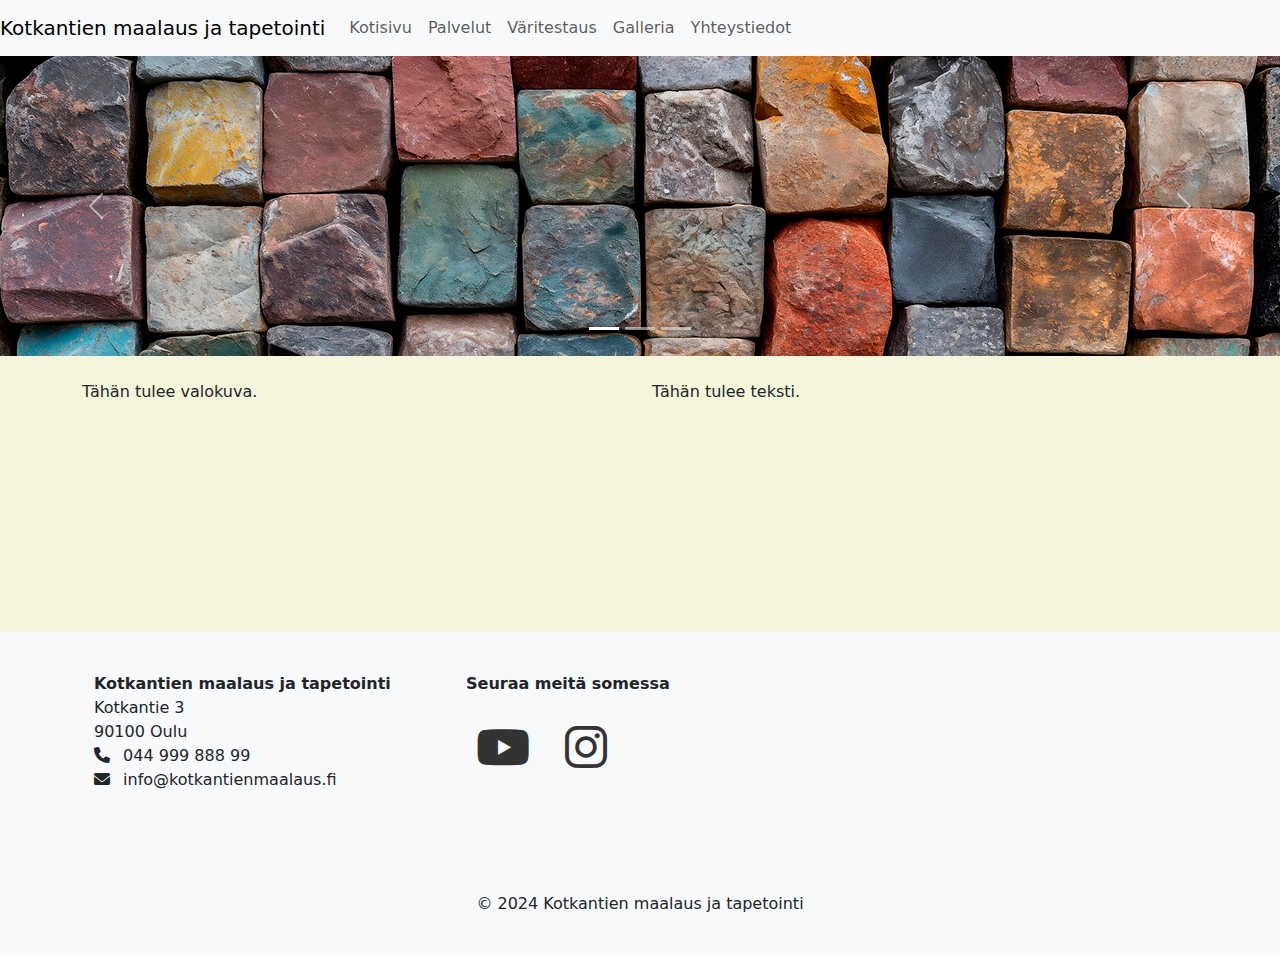
==== index.html @ a8dbdc42 "Some changes to kotisivu and palvelut pages" ====
<!DOCTYPE html>
<html lang="fi">
<head>
    <meta charset="UTF-8">
    <meta name="viewport" content="width=device-width, initial-scale=1.0">
    <title>Kotisivu</title>
     <!-- Bootstrap 4 version CSS pitäis poistaa varmaan:
    <link rel="stylesheet" href="https://maxcdn.bootstrapcdn.com/bootstrap/4.5.2/css/bootstrap.min.css"> -->
    <!-- Oma CSS -->
    <link rel="stylesheet" href="css/stylesheet.css">
      <!-- Bootstrap 5 version CSS -->
    <link href="https://cdn.jsdelivr.net/npm/bootstrap@5.3.0/dist/css/bootstrap.min.css" rel="stylesheet">
    <!-- Font Awesome -kirjasto -->
    <link rel="stylesheet" href="https://cdnjs.cloudflare.com/ajax/libs/font-awesome/6.0.0-beta3/css/all.min.css">

</head>
<body>

 <!-- Navigointipalkin sisällyttäminen -->
<script src="javascript/nav.js"></script>

<div class="wrapper">
  <div class="content">

    <!-- Carousel -->
  <div id="demo" class="carousel slide" data-bs-ride="carousel">

  <!-- Indicators/dots -->
  <div class="carousel-indicators">
    <button type="button" data-bs-target="#demo" data-bs-slide-to="0" class="active"></button>
    <button type="button" data-bs-target="#demo" data-bs-slide-to="1"></button>
    <button type="button" data-bs-target="#demo" data-bs-slide-to="2"></button>
  </div>

  <!-- The slideshow/carousel -->
  <div class="carousel-inner" style="height: 300px;">
    <div class="carousel-item active">
      <img src="carousel_colorbricks.jpg" alt="rose wallpaper" class="d-block w-100" style="height: 100%; object-fit: cover;">
    </div>
    <div class="carousel-item">
      <img src="carousel_space.jpg" alt="space wallpaper" class="d-block w-100" style="height: 100%; object-fit: cover;">
    </div>
    <div class="carousel-item">
      <img src="carousel_rose.jpg" alt="flowers wallpaper" class="d-block w-100" style="height: 100%; object-fit: cover;">
    </div>
  </div>

  <!-- Left and right controls/icons -->
  <button class="carousel-control-prev" type="button" data-bs-target="#demo" data-bs-slide="prev">
    <span class="carousel-control-prev-icon"></span>
  </button>
  <button class="carousel-control-next" type="button" data-bs-target="#demo" data-bs-slide="next">
    <span class="carousel-control-next-icon"></span>
  </button>
</div>

    <div class="container mt-4">
      <div class="row">
        <div class="col-sm-6">
            <p>Tähän tulee valokuva.</p>
        </div>
        <div class="col-sm-6">
          <p>Tähän tulee teksti.</p>
        </div>
      </div>
    </div>
 </div>

<footer class="footer bg-light text-center text-lg-start">
  <div class="container p-4">
    <div class="row">
      <div class="col-lg-4 col-md-6 mb-4">
        <p class="contact-info">
          <strong>Kotkantien maalaus ja tapetointi</strong><br>
          Kotkantie 3<br>
          90100 Oulu<br>
          <i class="fas fa-phone"></i> 044 999 888 99<br>
          <i class="fas fa-envelope"></i> info@kotkantienmaalaus.fi
        </p>
      </div>

              <!-- Sosiaalinen media -->
              <div class="col-lg-4 col-md-6 mb-4">
                <p>
                  <strong>Seuraa meitä somessa</strong><br>
                </p>
                <p class="social-icons">
                  <a href="https://www.youtube.com" target="_blank" aria-label="YouTube">
                    <i class="fab fa-youtube"></i>
                  </a>
                  <a href="https://www.instagram.com" target="_blank" aria-label="Instagram">
                    <i class="fab fa-instagram"></i>
                  </a>
                </p>
              </div>

      <!-- Google-kartta-upotus -->
        <div class="col-lg-4 mb-4">
          <div class="ratio ratio-16x9">
            <iframe src="https://www.google.com/maps/embed?pb=!1m18!1m12!1m3!1d1686.0773505865031!2d25.508349977639433!3d65.00146934481722!2m3!1f0!2f0!3f0!3m2!1i1024!2i768!4f13.1!3m3!1m2!1s0x4681cd5aac2e0dcb%3A0xd0f738d563fe562d!2sKotkantie%203%2C%2090250%20Oulu!5e0!3m2!1sfi!2sfi!4v1723713840151!5m2!1sfi!2sfi">
            width="100%" 
            height="100%" 
            style="border:0;" 
            allowfullscreen="" 
            loading="lazy" 
            referrerpolicy="no-referrer-when-downgrade"></iframe>
          </div>
        </div>
      </div>

    <div class="row">
      <div class="col d-flex justify-content-center">
        &copy; 2024 Kotkantien maalaus ja tapetointi
      </div>
      </div>
    </div>
  </div>
</footer>


</div>

<!-- Bootstrap JS, Popper.js, and jQuery -->
<script src="https://code.jquery.com/jquery-3.5.1.slim.min.js"></script>
<!-- <script src="https://cdn.jsdelivr.net/npm/@popperjs/core@2.5.4/dist/umd/popper.min.js"></script>  Tätä ei ehkä tarvi enää, kun on tuo bootstrap.bundle.min.js ?? -->
<!-- <script src="https://maxcdn.bootstrapcdn.com/bootstrap/4.5.2/js/bootstrap.min.js"></script> No plää, se navigointipalkin muuttuminen hampurilaiseksi on nyt tän takana ja pitäisi muuttaa!! -->
<script src="https://cdn.jsdelivr.net/npm/bootstrap@5.3.0/dist/js/bootstrap.bundle.min.js"></script>

</body>
</html>
---- css/stylesheet.css ----
html, body {
    height: 100%;
    margin: 0;
  }

  .wrapper {
    min-height: 100vh;
    display: flex;
    flex-direction: column;
}

.content {
    flex-grow: 1;
    background-color:beige;
}

.footer {
    background-color: #f8f9fa; /* Tai käytä "bg-light" Bootstrap-luokkaa */
    text-align: center;
    padding: 1rem;
    position: sticky;
    margin-top: auto
}
  
  body {
    display: flex;
    flex-direction: column;
  }


  /* Estää yhteystietolomakkeen tekstikentän venymisen hiirellä vedettäessä */
  textarea {
    resize: none;
}

/* Footerissa olevien some-ikoneiden tyylejä */
.social-icons a {
  color: #333; /* Väri, joka on ikoneille */
  text-decoration: none; /* Poistaa alleviivauksen linkeistä */
  margin: 0 10px; /* Lisää tilaa ikoneiden väliin */
  font-size: 3rem; /* Suurentaa ikoneiden kokoa, säätää tarpeen mukaan */
}

.social-icons a:hover {
  color: #007bff; /* Väri hover-tilassa */
}

/* Footerissa olevien puhelin ja sähköposti -ikoneiden tyylejä */
.contact-info {
  font-size: 1rem; /* Voit säätää fontin kokoa tarvittaessa */
}

.contact-info i {
  margin-right: 8px; /* Lisää tilaa ikonien ja tekstin väliin */
}

/* Seuraavat jutut liittyvät värinvalitsin-hommeliin */

.fiesta {
  background-color: #DD4132;
  fill: #DD4132 !important;
  width: 25%;
  height: 50px;
}

.jesterred {
  background-color: #9E1030;
  fill: #9E1030 !important;
  width: 25%;
  height: 50px;
}

.turmeric {
  background-color: #FE840E;
  fill: #FE840E !important;
  width: 25%;
  height: 50px;
}

.livingcoral {
  background-color: #FF6F61;
  fill: #FF6F61 !important;
  width: 25%;
  height: 50px;
}

.pinkpeacock {
  background-color: #C62168;
  fill: #C62168 !important;
  width: 25%;
  height: 50px;
}

.pepperstem {
  background-color: #8D9440;
  fill: #8D9440 !important;
  width: 25%;
  height: 50px;
}

.aspengold {
  background-color: #FFD662;
  fill: #FFD662 !important;
  width: 25%;
  height: 50px;
}

.princessblue {
  background-color: #00539C;
  fill: #00539C !important;
  width: 25%;
  height: 50px;
}

.toffee {
  background-color: #755139;
  fill: #755139 !important;
  width: 25%;
  height: 50px;
}

.mangomojito {
  background-color: #D69C2F;
  fill: #D69C2F !important;
  width: 25%;
  height: 50px;
}

.terrariummoss {
  background-color: #616247;
  fill: #616247 !important;
  width: 25%;
  height: 50px;
}

.sweetlilac {
  background-color: #E8B5CE;
  fill: #E8B5CE !important;
  width: 25%;
  height: 50px;
}

.soybean {
  background-color: #D2C29D;
  fill: #D2C29D !important;
  width: 25%;
  height: 50px;
}

.eclipse {
  background-color: #343148;
  fill: #343148 !important;
  width: 25%;
  height: 50px;
}

.sweetcorn {
  background-color: #F0EAD6;
  fill: #F0EAD6 !important;
  width: 25%;
  height: 50px;
}

.browngranite {
  background-color: #615550;
  fill: #615550 !important;
  width: 25%;
  height: 50px;
}

/* Valitulle värilaatikolle lisätään selected-luokka, jotta käyttäjä näkee, mikä väri on valittuna - ei toimi tällä hetkellä*/
.selected {
  border: 3px solid #fff;
  box-shadow: 0 0 5px rgba(0, 0, 0, 0.5);
}

/* Nämä kolme seuraavaa ovat SVG-kuvan seinän aloitusvärit (vaaleanruskeat seinät) */
.cls-2 {
  fill:#eae5de;
}

.cls-3 {
  fill: #f0e2d0;
}

.cls-1 {
  fill: #e0c4a0;
}

/* Nämä seuraavat card-body jutut liittyvät yhteystietolomakkeen "kuvakorttiin" */

.card-body {
  position: relative; /* Asetetaan card-body suhteelliseksi */
}

.card-body img {
  width: 100%; /* Kuvan leveys 100% kontista */
  height: auto; /* Kuvan korkeus säilyttää mittasuhteet */
}

.card-body .overlay {
  position: absolute; /* Asetetaan overlay suhteelliseksi card-bodyyn */
  top: 0;
  left: 0;
  right: 0;
  bottom: 0;
 /* background: rgba(255, 255, 255, 0.247);  Valkoinen puoliksi läpinäkyvä taustaväri */
  color: black; /* Musta teksti */
  display: flex;
  flex-direction: column;
  justify-content: center;
  align-items: center;
  text-align: center;
  padding: 20px;
  box-sizing: border-box;
}
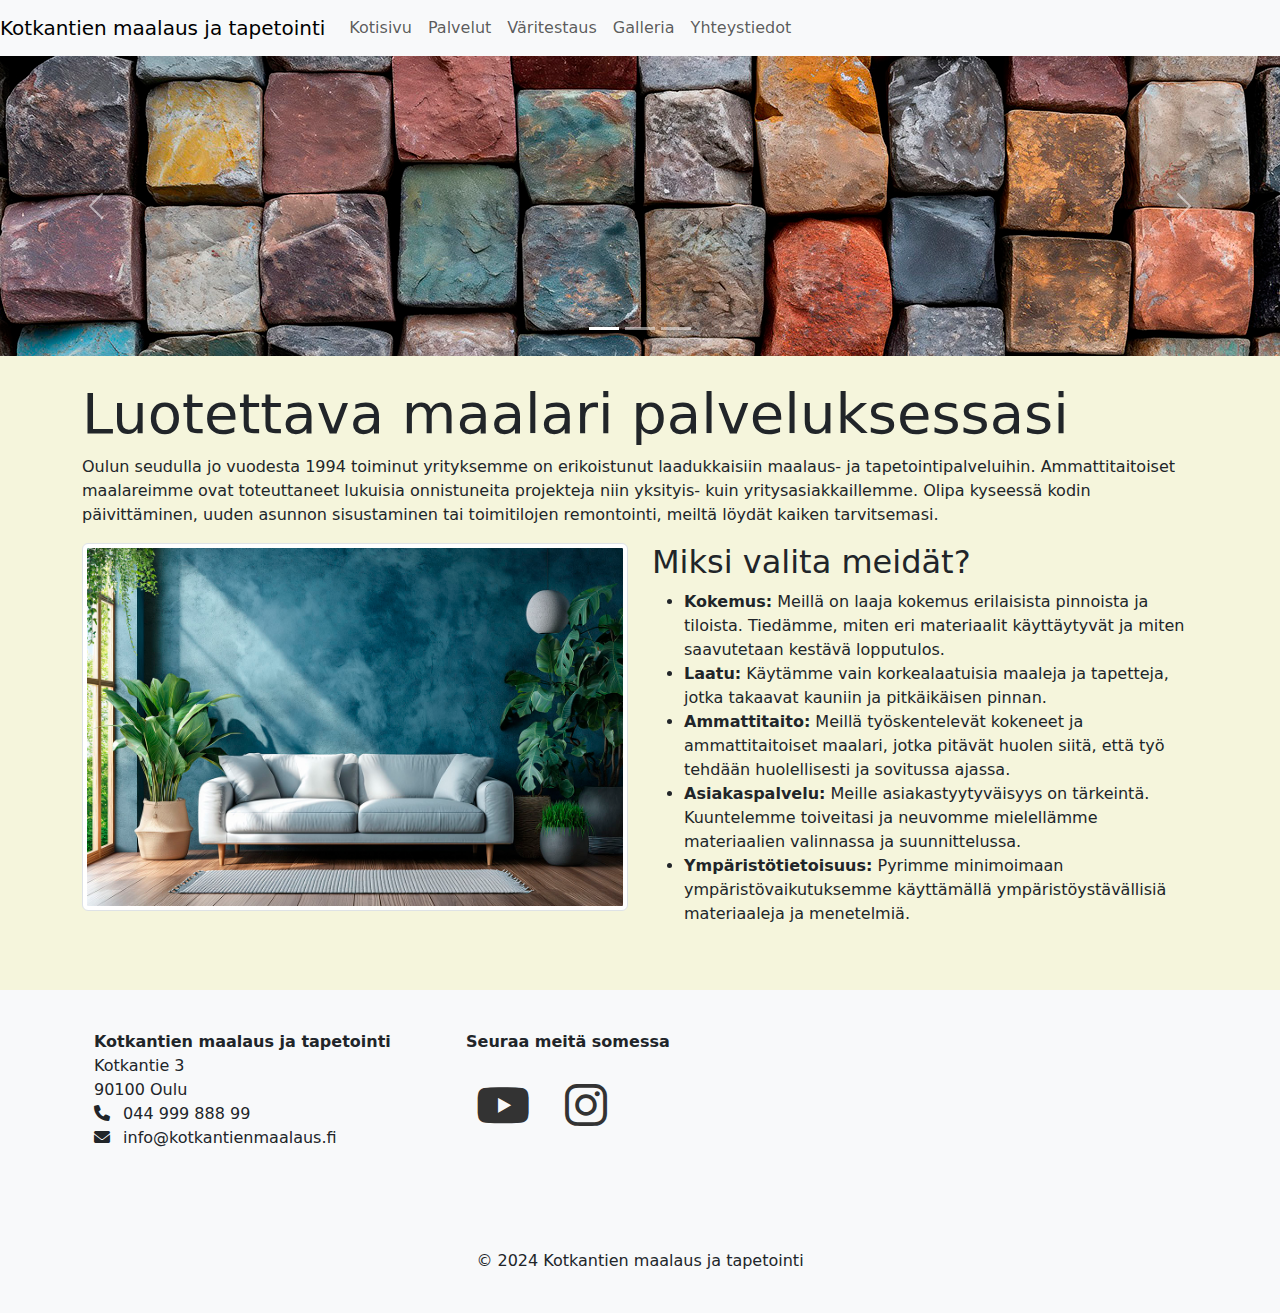
==== commit 4f26c3d7: "Small changes" ====
--- a/index.html
+++ b/index.html
@@ -55,12 +55,21 @@
 </div>
 
     <div class="container mt-4">
-      <div class="row">
-        <div class="col-sm-6">
-            <p>Tähän tulee valokuva.</p>
+      <h1 class="display-4">Luotettava maalari palveluksessasi</h1>
+      <p>Oulun seudulla jo vuodesta 1994 toiminut yrityksemme on erikoistunut laadukkaisiin maalaus- ja tapetointipalveluihin. Ammattitaitoiset maalareimme ovat toteuttaneet lukuisia onnistuneita projekteja niin yksityis- kuin yritysasiakkaillemme. Olipa kyseessä kodin päivittäminen, uuden asunnon sisustaminen tai toimitilojen remontointi, meiltä löydät kaiken tarvitsemasi.</p>
+      <div class="row mb-4">
+        <div class="col-sm-6 mb-4">
+          <img src="bluish_wall.jpg" class="img-fluid img-thumbnail" alt="Blue bedroom wallpaper">
         </div>
-        <div class="col-sm-6">
-          <p>Tähän tulee teksti.</p>
+        <div class="col-sm-6 mb-4">
+          <h2>Miksi valita meidät?</h2>
+          <ul>
+            <li><strong>Kokemus:</strong> Meillä on laaja kokemus erilaisista pinnoista ja tiloista. Tiedämme, miten eri materiaalit käyttäytyvät ja miten saavutetaan kestävä lopputulos.</li>
+            <li><strong>Laatu:</strong> Käytämme vain korkealaatuisia maaleja ja tapetteja, jotka takaavat kauniin ja pitkäikäisen pinnan.</li>
+            <li><strong>Ammattitaito:</strong> Meillä työskentelevät kokeneet ja ammattitaitoiset maalari, jotka pitävät huolen siitä, että työ tehdään huolellisesti ja sovitussa ajassa.</li>
+            <li><strong>Asiakaspalvelu:</strong> Meille asiakastyytyväisyys on tärkeintä. Kuuntelemme toiveitasi ja neuvomme mielellämme materiaalien valinnassa ja suunnittelussa.</li>
+            <li><strong>Ympäristötietoisuus:</strong> Pyrimme minimoimaan ympäristövaikutuksemme käyttämällä ympäristöystävällisiä materiaaleja ja menetelmiä.</li>
+          </ul>
         </div>
       </div>
     </div>
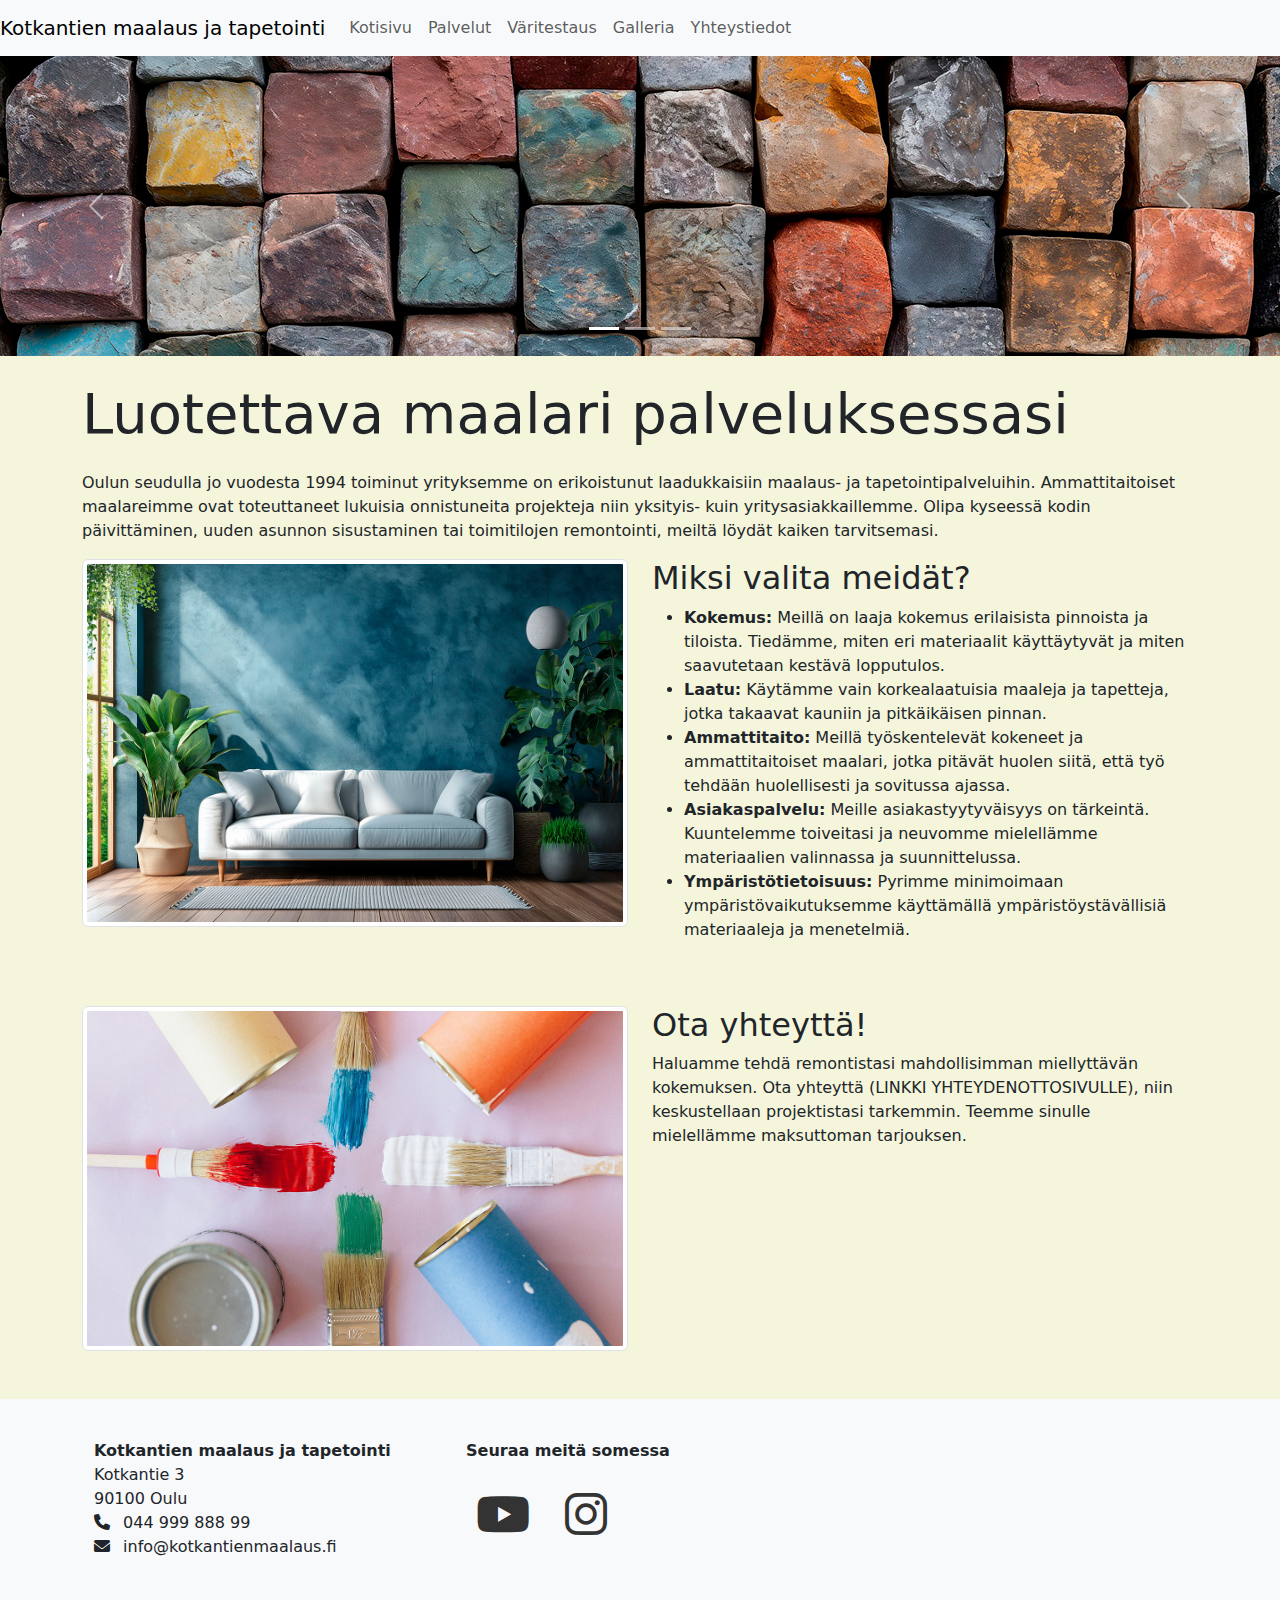
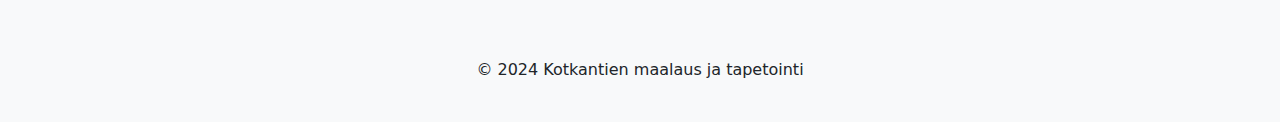
==== commit 654e787e: "Added content to the kotisivu and palvelut pages" ====
--- a/index.html
+++ b/index.html
@@ -55,11 +55,11 @@
 </div>
 
     <div class="container mt-4">
-      <h1 class="display-4">Luotettava maalari palveluksessasi</h1>
+      <h1 class="display-4 mb-4">Luotettava maalari palveluksessasi</h1>
       <p>Oulun seudulla jo vuodesta 1994 toiminut yrityksemme on erikoistunut laadukkaisiin maalaus- ja tapetointipalveluihin. Ammattitaitoiset maalareimme ovat toteuttaneet lukuisia onnistuneita projekteja niin yksityis- kuin yritysasiakkaillemme. Olipa kyseessä kodin päivittäminen, uuden asunnon sisustaminen tai toimitilojen remontointi, meiltä löydät kaiken tarvitsemasi.</p>
       <div class="row mb-4">
         <div class="col-sm-6 mb-4">
-          <img src="bluish_wall.jpg" class="img-fluid img-thumbnail" alt="Blue bedroom wallpaper">
+          <img src="bluish_wall.jpg" class="img-fluid img-thumbnail" alt="Paintbrushes and paint">
         </div>
         <div class="col-sm-6 mb-4">
           <h2>Miksi valita meidät?</h2>
@@ -72,8 +72,18 @@
           </ul>
         </div>
       </div>
+      <div class="row mb-4">
+        <div class="col-sm-6 mb-4">
+          <img src="colorful_paintbrushes.jpg" class="img-fluid img-thumbnail" alt="Colorful paintbrushes">
+       </div>
+      <div class="col-sm-6">
+        <h2>Ota yhteyttä!</h2>
+        <p>Haluamme tehdä remontistasi mahdollisimman miellyttävän kokemuksen. Ota yhteyttä (LINKKI YHTEYDENOTTOSIVULLE), niin keskustellaan projektistasi tarkemmin. Teemme sinulle mielellämme maksuttoman tarjouksen.</p>
+      </div>
     </div>
- </div>
+    </div>
+    </div>
+ 
 
 <footer class="footer bg-light text-center text-lg-start">
   <div class="container p-4">
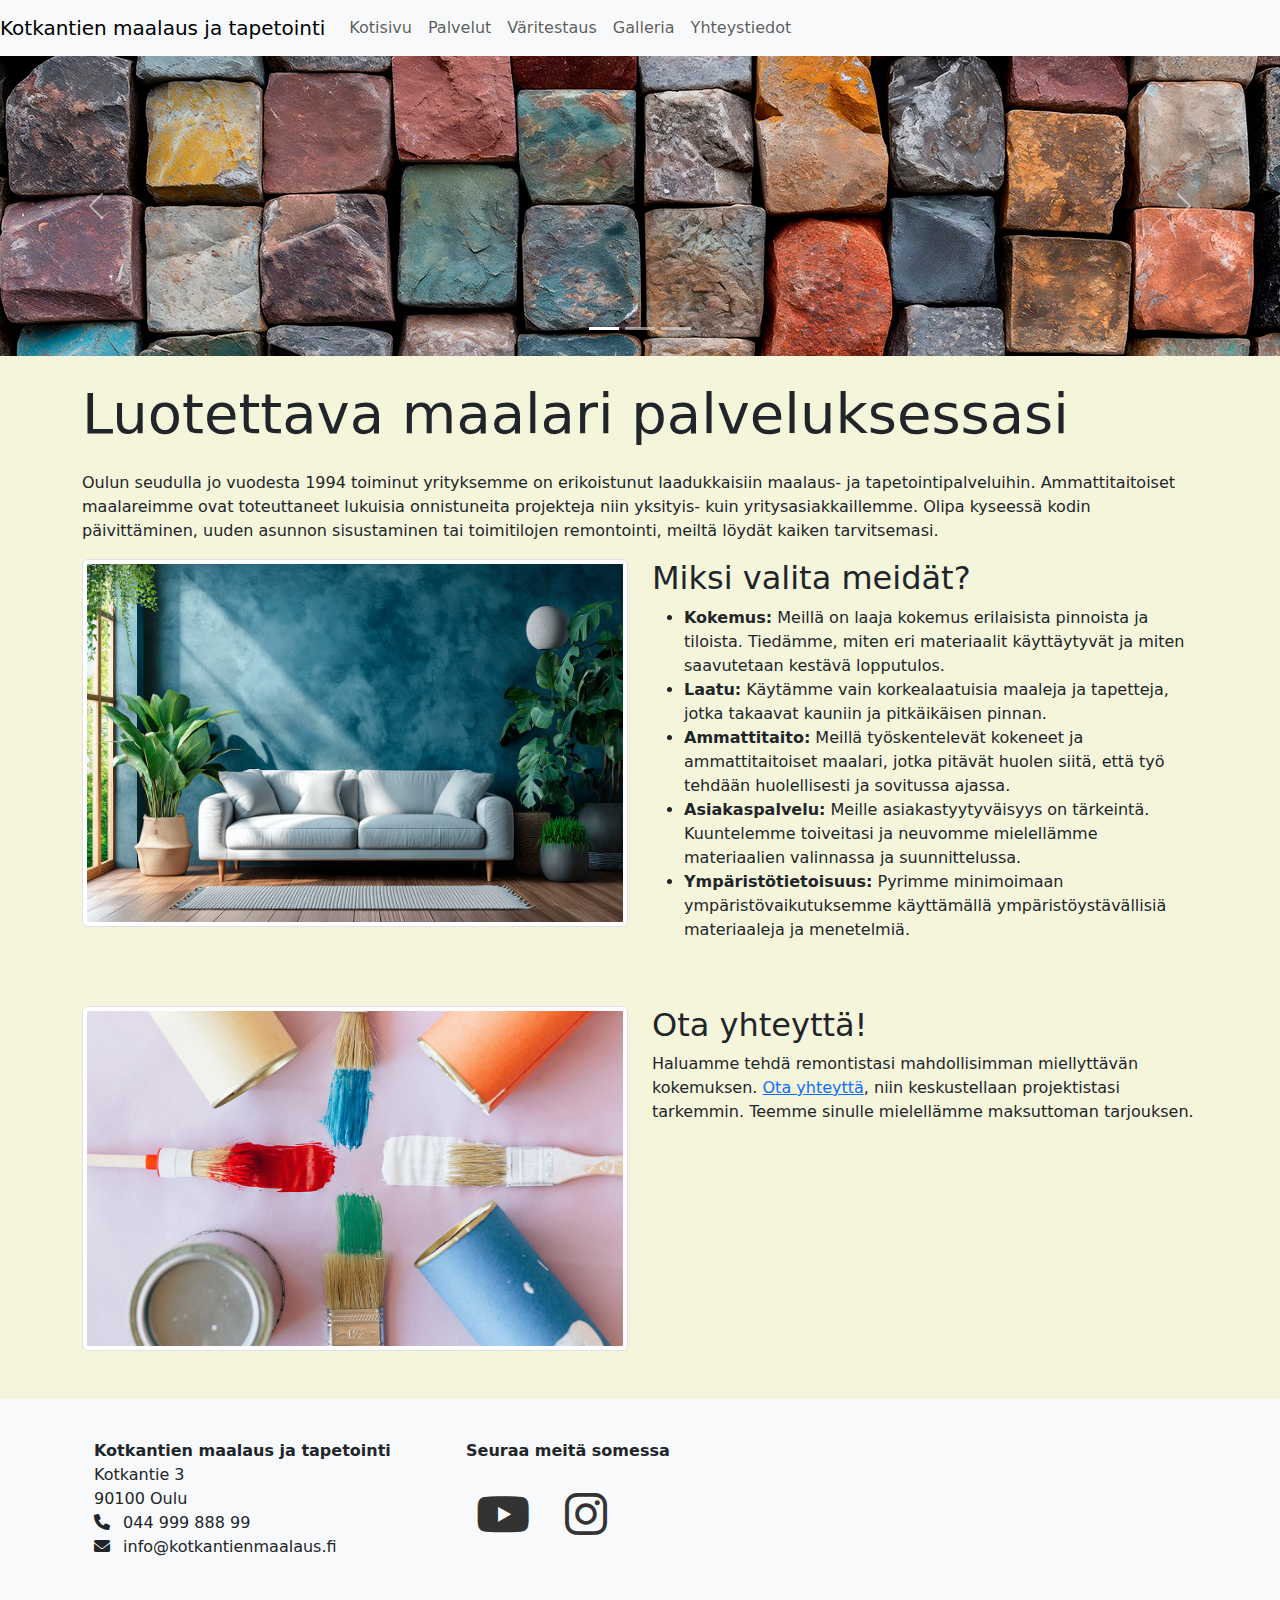
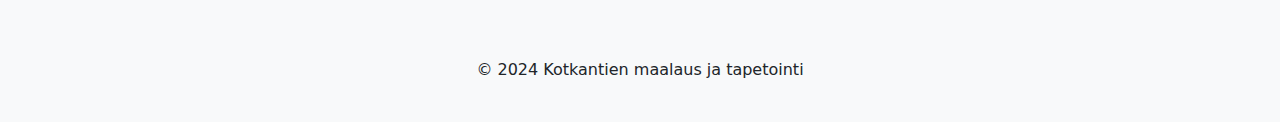
==== commit d341480e: "Some links added" ====
--- a/index.html
+++ b/index.html
@@ -78,7 +78,7 @@
        </div>
       <div class="col-sm-6">
         <h2>Ota yhteyttä!</h2>
-        <p>Haluamme tehdä remontistasi mahdollisimman miellyttävän kokemuksen. Ota yhteyttä (LINKKI YHTEYDENOTTOSIVULLE), niin keskustellaan projektistasi tarkemmin. Teemme sinulle mielellämme maksuttoman tarjouksen.</p>
+        <p>Haluamme tehdä remontistasi mahdollisimman miellyttävän kokemuksen. <a href="yhteystiedot.html">Ota yhteyttä</a>, niin keskustellaan projektistasi tarkemmin. Teemme sinulle mielellämme maksuttoman tarjouksen.</p>
       </div>
     </div>
     </div>
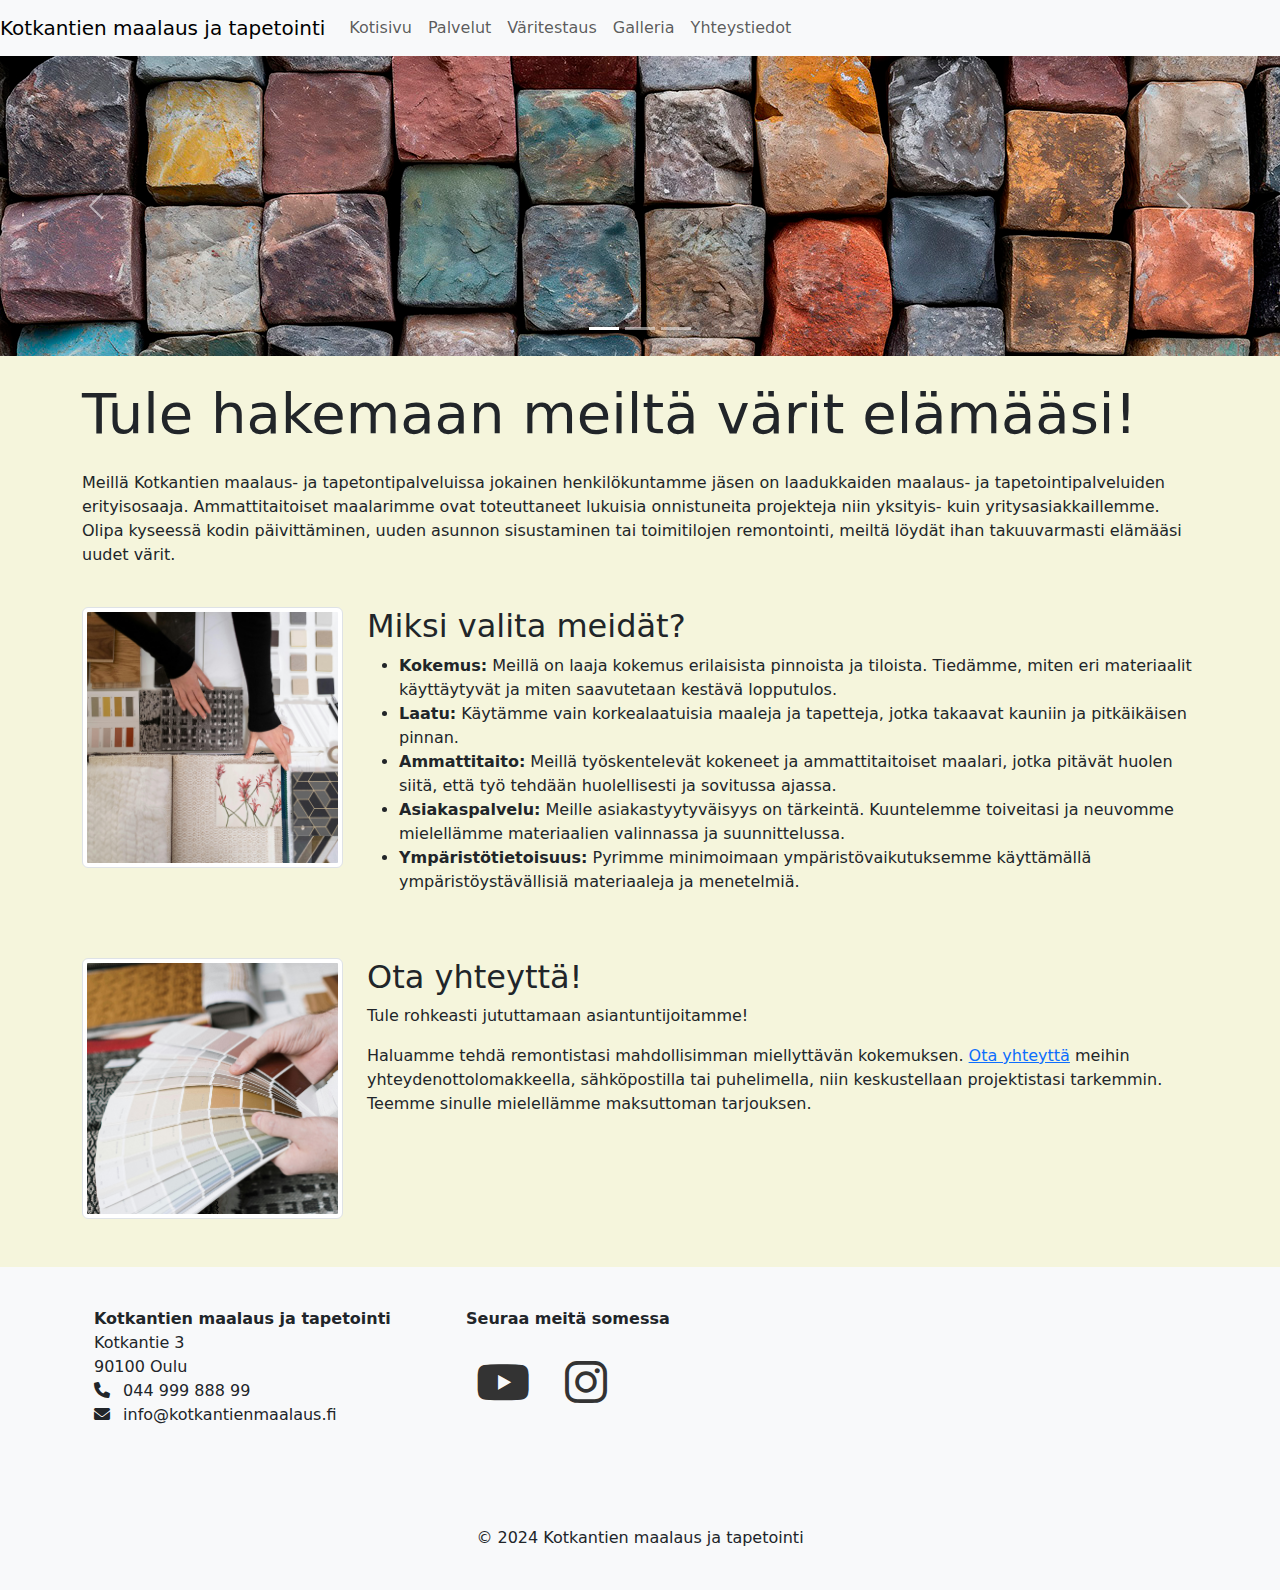
==== commit 34d1020a: "Added content to kotisivu and palvelut pages" ====
--- a/index.html
+++ b/index.html
@@ -55,13 +55,14 @@
 </div>
 
     <div class="container mt-4">
-      <h1 class="display-4 mb-4">Luotettava maalari palveluksessasi</h1>
-      <p>Oulun seudulla jo vuodesta 1994 toiminut yrityksemme on erikoistunut laadukkaisiin maalaus- ja tapetointipalveluihin. Ammattitaitoiset maalareimme ovat toteuttaneet lukuisia onnistuneita projekteja niin yksityis- kuin yritysasiakkaillemme. Olipa kyseessä kodin päivittäminen, uuden asunnon sisustaminen tai toimitilojen remontointi, meiltä löydät kaiken tarvitsemasi.</p>
+      <h1 class="display-4 mb-4">Tule hakemaan meiltä värit elämääsi!</h1>
+      <p>Meillä Kotkantien maalaus- ja tapetontipalveluissa jokainen henkilökuntamme jäsen on laadukkaiden maalaus- ja tapetointipalveluiden erityisosaaja. Ammattitaitoiset maalarimme ovat toteuttaneet lukuisia onnistuneita projekteja niin yksityis- kuin yritysasiakkaillemme. Olipa kyseessä kodin päivittäminen, uuden asunnon sisustaminen tai toimitilojen remontointi, meiltä löydät ihan takuuvarmasti elämääsi uudet värit.</p>
+      <br>
       <div class="row mb-4">
-        <div class="col-sm-6 mb-4">
-          <img src="bluish_wall.jpg" class="img-fluid img-thumbnail" alt="Paintbrushes and paint">
+        <div class="col-sm-3 mb-4">
+          <img src="choosing_materials.jpg" class="img-fluid img-thumbnail" alt="Hands choosing colors and materials" style="width:500px;">
         </div>
-        <div class="col-sm-6 mb-4">
+        <div class="col-sm-9 mb-4">
           <h2>Miksi valita meidät?</h2>
           <ul>
             <li><strong>Kokemus:</strong> Meillä on laaja kokemus erilaisista pinnoista ja tiloista. Tiedämme, miten eri materiaalit käyttäytyvät ja miten saavutetaan kestävä lopputulos.</li>
@@ -73,12 +74,13 @@
         </div>
       </div>
       <div class="row mb-4">
-        <div class="col-sm-6 mb-4">
-          <img src="colorful_paintbrushes.jpg" class="img-fluid img-thumbnail" alt="Colorful paintbrushes">
+        <div class="col-sm-3 mb-4">
+          <img src="choosing_colors.jpg" class="img-fluid img-thumbnail" alt="Hands and color samples" style="width:500px;">
        </div>
-      <div class="col-sm-6">
+      <div class="col-sm-9">
         <h2>Ota yhteyttä!</h2>
-        <p>Haluamme tehdä remontistasi mahdollisimman miellyttävän kokemuksen. <a href="yhteystiedot.html">Ota yhteyttä</a>, niin keskustellaan projektistasi tarkemmin. Teemme sinulle mielellämme maksuttoman tarjouksen.</p>
+        <p>Tule rohkeasti jututtamaan asiantuntijoitamme!</p>
+        <p>Haluamme tehdä remontistasi mahdollisimman miellyttävän kokemuksen. <a href="yhteystiedot.html">Ota yhteyttä</a> meihin yhteydenottolomakkeella, sähköpostilla tai puhelimella, niin keskustellaan projektistasi tarkemmin. Teemme sinulle mielellämme maksuttoman tarjouksen.</p>
       </div>
     </div>
     </div>
